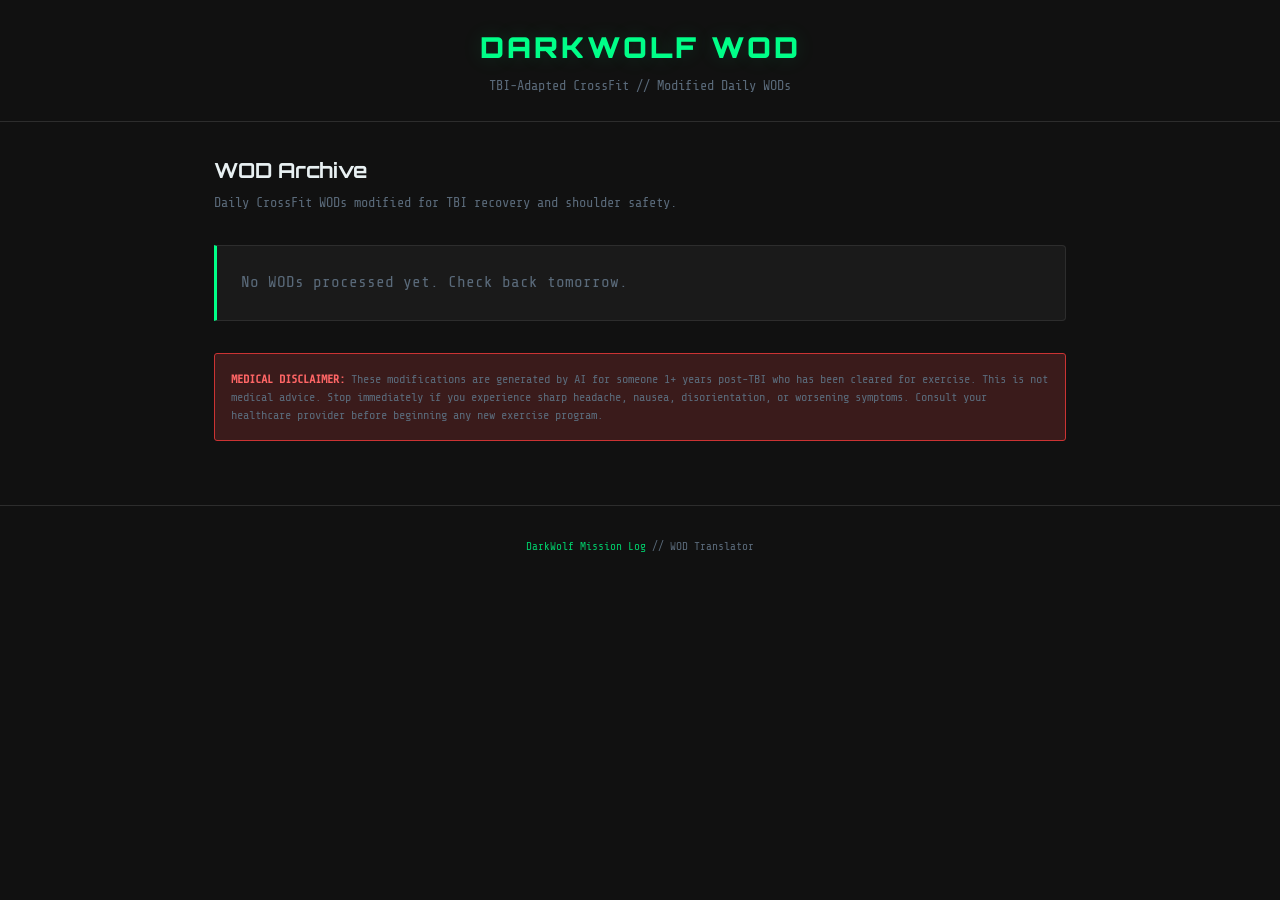
==== index.html @ b9e833f6 "Update WOD pages" ====
<!DOCTYPE html>
<html lang="en">
<head>
    <meta charset="UTF-8">
    <meta name="viewport" content="width=device-width, initial-scale=1.0">
    <title>DarkWolf WOD — Archive</title>
    <link rel="stylesheet" href="style.css">
</head>
<body>

<header>
    <h1><a href="index.html">DARKWOLF WOD</a></h1>
    <p>TBI-Adapted CrossFit // Modified Daily WODs</p>
</header>

<div class="container">

    <h2 class="date-header">WOD Archive</h2>
    <p class="wod-title">Daily CrossFit WODs modified for TBI recovery and shoulder safety.</p>

    
    <div class="card">
        <div class="card-body">
            <p style="color: var(--grey);">No WODs processed yet. Check back tomorrow.</p>
        </div>
    </div>
    

    <div class="disclaimer">
        <strong>MEDICAL DISCLAIMER:</strong> These modifications are generated by AI for someone
        1+ years post-TBI who has been cleared for exercise. This is not medical advice.
        Stop immediately if you experience sharp headache, nausea, disorientation, or worsening symptoms.
        Consult your healthcare provider before beginning any new exercise program.
    </div>

</div>

<footer>
    <a href="https://www.darkwolfmissionlog.com">DarkWolf Mission Log</a> // WOD Translator
</footer>

</body>
</html>
---- style.css ----
/* DarkWolf WOD Translator — Brand CSS */
/* Matches darkwolfmissionlog.com design system */

@import url('https://fonts.googleapis.com/css2?family=Orbitron:wght@400;700;900&family=Share+Tech+Mono&display=swap');

:root {
    --bg-primary: #111111;
    --bg-secondary: #1a1a1a;
    --bg-card: #1e1e1e;
    --border: #2d2d2d;
    --neon: #00FF88;
    --neon-dim: #00cc6a;
    --neon-glow: rgba(0, 255, 136, 0.15);
    --red: #cc3333;
    --red-dim: #3a1b1b;
    --yellow: #cccc33;
    --orange: #cc8833;
    --white: #e8f0f2;
    --grey: #5a6a7a;
}

* { margin: 0; padding: 0; box-sizing: border-box; }

body {
    background: var(--bg-primary);
    color: var(--white);
    font-family: 'Share Tech Mono', monospace;
    line-height: 1.6;
    min-height: 100vh;
}

/* HEADER */
header {
    border-bottom: 1px solid var(--border);
    padding: 1.5rem 2rem;
    text-align: center;
}

header h1 {
    font-family: 'Orbitron', sans-serif;
    font-weight: 900;
    font-size: 1.8rem;
    color: var(--neon);
    text-shadow: 0 0 20px var(--neon-glow);
    letter-spacing: 3px;
}

header h1 a {
    color: var(--neon);
    text-decoration: none;
}

header p {
    color: var(--grey);
    font-size: 0.85rem;
    margin-top: 0.3rem;
}

/* CONTAINER */
.container {
    max-width: 900px;
    margin: 0 auto;
    padding: 2rem 1.5rem;
}

/* NAVIGATION */
.nav-bar {
    display: flex;
    justify-content: space-between;
    align-items: center;
    padding: 1rem 0;
    margin-bottom: 1.5rem;
    border-bottom: 1px solid var(--border);
}

.nav-bar a {
    font-family: 'Orbitron', sans-serif;
    font-size: 0.75rem;
    color: var(--neon);
    text-decoration: none;
    letter-spacing: 1px;
    text-transform: uppercase;
    padding: 0.4rem 0.8rem;
    border: 1px solid var(--border);
    border-radius: 3px;
    transition: all 0.2s;
}

.nav-bar a:hover {
    border-color: var(--neon);
    box-shadow: 0 0 10px var(--neon-glow);
}

/* DATE HEADER */
.date-header {
    font-family: 'Orbitron', sans-serif;
    font-weight: 700;
    font-size: 1.3rem;
    color: var(--white);
    margin-bottom: 0.3rem;
}

.wod-title {
    color: var(--grey);
    font-size: 0.85rem;
    margin-bottom: 2rem;
}

/* CARDS */
.card {
    border: 1px solid var(--border);
    border-left: 3px solid var(--neon);
    background: var(--bg-secondary);
    padding: 1.5rem;
    border-radius: 0 4px 4px 0;
    margin-bottom: 1.5rem;
}

.card-header {
    display: flex;
    align-items: center;
    gap: 0.75rem;
    cursor: pointer;
    user-select: none;
    margin-bottom: 1rem;
}

.card-label {
    font-family: 'Orbitron', sans-serif;
    font-weight: 700;
    font-size: 0.9rem;
    color: var(--neon);
    letter-spacing: 2px;
    text-transform: uppercase;
}

.card-toggle {
    font-size: 0.7rem;
    color: var(--grey);
    margin-left: auto;
}

.card.collapsed .card-body {
    display: none;
}

.card.original {
    border-left-color: var(--grey);
    opacity: 0.8;
}

.card.original:hover {
    opacity: 1;
}

.card.tbi {
    border-left-color: var(--neon);
}

.card.shoulder {
    border-left-color: var(--orange);
}

.card.shoulder .card-label {
    color: var(--orange);
}

/* SECTION HEADERS WITHIN CARDS */
.section-title {
    font-family: 'Orbitron', sans-serif;
    font-weight: 700;
    font-size: 0.75rem;
    color: var(--neon-dim);
    text-transform: uppercase;
    letter-spacing: 2px;
    margin: 1.5rem 0 0.5rem 0;
    padding-bottom: 0.3rem;
    border-bottom: 1px solid var(--border);
}

.card.shoulder .section-title {
    color: var(--orange);
}

/* MOVEMENT LIST */
.movement-list {
    list-style: none;
    padding: 0;
}

.movement-list li {
    padding: 0.4rem 0;
    padding-left: 1rem;
    position: relative;
    font-size: 0.9rem;
}

.movement-list li::before {
    content: ">";
    position: absolute;
    left: 0;
    color: var(--neon-dim);
    font-weight: bold;
}

.card.shoulder .movement-list li::before {
    color: var(--orange);
}

/* SUBSTITUTION TABLE */
.sub-table {
    width: 100%;
    border-collapse: collapse;
    margin: 0.5rem 0;
    font-size: 0.85rem;
}

.sub-table th {
    background: var(--bg-card);
    color: var(--neon);
    font-family: 'Orbitron', sans-serif;
    font-size: 0.65rem;
    letter-spacing: 1px;
    text-transform: uppercase;
    padding: 0.5rem 0.6rem;
    text-align: left;
    border-bottom: 1px solid var(--border);
}

.card.shoulder .sub-table th {
    color: var(--orange);
}

.sub-table td {
    padding: 0.5rem 0.6rem;
    border-bottom: 1px solid var(--border);
    vertical-align: top;
}

.sub-table .original-move {
    color: var(--grey);
    text-decoration: line-through;
}

.sub-table .modified-move {
    color: var(--white);
    font-weight: bold;
}

.sub-table .reason {
    color: var(--grey);
    font-size: 0.8rem;
    font-style: italic;
}

/* NOTES */
.intensity-notes {
    margin-top: 1rem;
    padding: 0.8rem;
    background: var(--bg-card);
    border: 1px solid var(--border);
    border-radius: 3px;
    font-size: 0.85rem;
    color: var(--grey);
    line-height: 1.5;
}

.intensity-notes strong {
    color: var(--white);
}

/* ORIGINAL WOD TEXT */
.original-text {
    white-space: pre-wrap;
    font-size: 0.85rem;
    color: var(--grey);
    line-height: 1.6;
    padding: 0.5rem 0;
}

/* REST DAY BADGE */
.rest-day-badge {
    display: inline-block;
    background: var(--neon);
    color: var(--bg-primary);
    font-family: 'Orbitron', sans-serif;
    font-size: 0.65rem;
    font-weight: 700;
    padding: 3px 10px;
    border-radius: 2px;
    letter-spacing: 1px;
    text-transform: uppercase;
    margin-left: 0.5rem;
}

/* WORKOUT META */
.workout-meta {
    display: flex;
    gap: 1.5rem;
    flex-wrap: wrap;
    margin-bottom: 1rem;
    font-size: 0.8rem;
}

.workout-meta span {
    color: var(--grey);
}

.workout-meta strong {
    color: var(--white);
}

/* INDEX PAGE */
.wod-list {
    list-style: none;
    padding: 0;
}

.wod-list li {
    border: 1px solid var(--border);
    border-left: 3px solid var(--neon);
    background: var(--bg-secondary);
    margin-bottom: 0.75rem;
    border-radius: 0 4px 4px 0;
    transition: all 0.2s;
}

.wod-list li:hover {
    border-left-color: var(--neon);
    box-shadow: 0 0 15px var(--neon-glow);
}

.wod-list li a {
    display: block;
    padding: 1rem 1.25rem;
    color: var(--white);
    text-decoration: none;
}

.wod-list .wod-date {
    font-family: 'Orbitron', sans-serif;
    font-weight: 700;
    font-size: 0.9rem;
    color: var(--neon);
}

.wod-list .wod-title-text {
    color: var(--grey);
    font-size: 0.8rem;
    margin-top: 0.2rem;
}

/* DISCLAIMER */
.disclaimer {
    margin-top: 2rem;
    padding: 1rem;
    border: 1px solid var(--red);
    background: var(--red-dim);
    border-radius: 3px;
    font-size: 0.75rem;
    color: var(--grey);
    line-height: 1.5;
}

.disclaimer strong {
    color: #ff6666;
}

/* FOOTER */
footer {
    text-align: center;
    padding: 2rem;
    color: var(--grey);
    font-size: 0.7rem;
    border-top: 1px solid var(--border);
    margin-top: 2rem;
}

footer a {
    color: var(--neon-dim);
    text-decoration: none;
}

/* RESPONSIVE */
@media (max-width: 768px) {
    header h1 { font-size: 1.3rem; letter-spacing: 1px; }
    .container { padding: 1rem; }
    .date-header { font-size: 1rem; }
    .nav-bar { flex-direction: row; gap: 0.5rem; }
    .nav-bar a { font-size: 0.65rem; padding: 0.3rem 0.5rem; }
    .card { padding: 1rem; }
    .workout-meta { flex-direction: column; gap: 0.3rem; }
    .sub-table { font-size: 0.8rem; }
}

@media print {
    body { background: white; color: black; }
    header h1 { color: black; text-shadow: none; }
    .card { border: 1px solid #ccc; border-left: 3px solid black; }
    .card-label, .section-title { color: black; }
    .nav-bar { display: none; }
    .disclaimer { border-color: #ccc; background: #f5f5f5; }
    .disclaimer strong { color: black; }
}
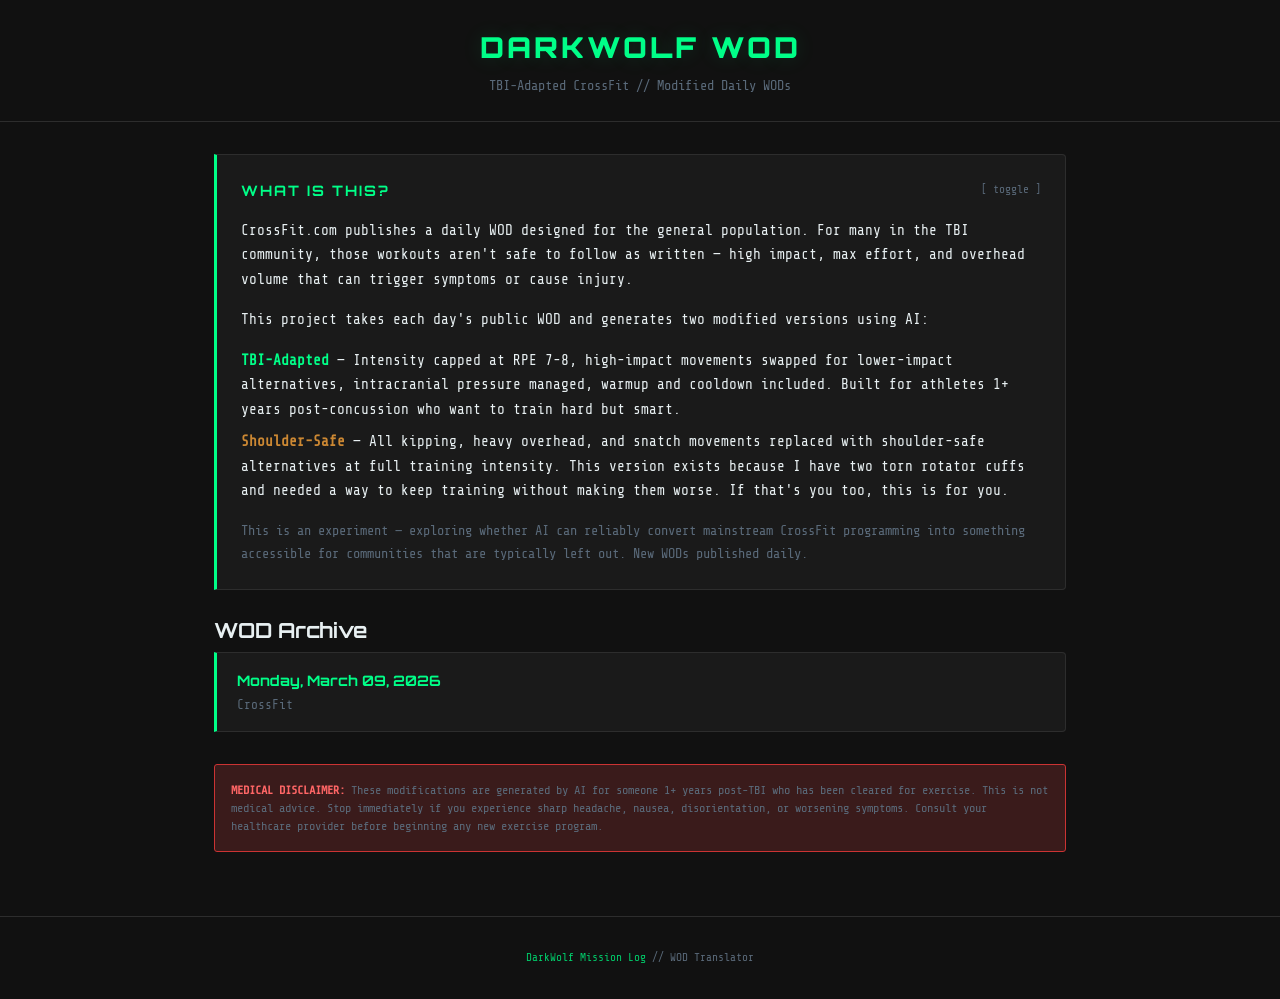
==== commit 2a14dd40: "Update WOD pages" ====
--- a/index.html
+++ b/index.html
@@ -3,7 +3,13 @@
 <head>
     <meta charset="UTF-8">
     <meta name="viewport" content="width=device-width, initial-scale=1.0">
-    <title>DarkWolf WOD — Archive</title>
+    <title>Daily Modified CrossFit WODs — TBI &amp; Shoulder-Safe | DarkWolf</title>
+    <meta name="description" content="Daily CrossFit WODs modified for TBI recovery and rotator cuff safety. AI-generated warmups, movement substitutions, and cooldowns.">
+    <link rel="canonical" href="https://wod.darkwolfmissionlog.com/">
+    <meta property="og:title" content="Daily Modified CrossFit WODs | DarkWolf">
+    <meta property="og:description" content="Daily CrossFit WODs modified for TBI recovery and rotator cuff safety.">
+    <meta property="og:type" content="website">
+    <meta property="og:url" content="https://wod.darkwolfmissionlog.com/">
     <link rel="stylesheet" href="style.css">
 </head>
 <body>
@@ -15,15 +21,47 @@
 
 <div class="container">
 
+    <!-- About -->
+    <div class="card">
+        <div class="card-header" onclick="this.parentElement.classList.toggle('collapsed')">
+            <span class="card-label">What Is This?</span>
+            <span class="card-toggle">[ toggle ]</span>
+        </div>
+        <div class="card-body">
+            <p style="color: var(--white); font-size: 0.9rem; line-height: 1.7; margin-bottom: 1rem;">
+                CrossFit.com publishes a daily WOD designed for the general population. For many in the TBI community, those workouts aren't safe to follow as written &mdash; high impact, max effort, and overhead volume that can trigger symptoms or cause injury.
+            </p>
+            <p style="color: var(--white); font-size: 0.9rem; line-height: 1.7; margin-bottom: 1rem;">
+                This project takes each day's public WOD and generates two modified versions using AI:
+            </p>
+            <p style="color: var(--white); font-size: 0.9rem; line-height: 1.7; margin-bottom: 0.5rem;">
+                <strong style="color: var(--neon);">TBI-Adapted</strong> &mdash; Intensity capped at RPE 7-8, high-impact movements swapped for lower-impact alternatives, intracranial pressure managed, warmup and cooldown included. Built for athletes 1+ years post-concussion who want to train hard but smart.
+            </p>
+            <p style="color: var(--white); font-size: 0.9rem; line-height: 1.7; margin-bottom: 1rem;">
+                <strong style="color: var(--orange);">Shoulder-Safe</strong> &mdash; All kipping, heavy overhead, and snatch movements replaced with shoulder-safe alternatives at full training intensity. This version exists because I have two torn rotator cuffs and needed a way to keep training without making them worse. If that's you too, this is for you.
+            </p>
+            <p style="color: var(--grey); font-size: 0.85rem; line-height: 1.7;">
+                This is an experiment &mdash; exploring whether AI can reliably convert mainstream CrossFit programming into something accessible for communities that are typically left out. New WODs published daily.
+            </p>
+        </div>
+    </div>
+
     <h2 class="date-header">WOD Archive</h2>
-    <p class="wod-title">Daily CrossFit WODs modified for TBI recovery and shoulder safety.</p>
 
     
-    <div class="card">
-        <div class="card-body">
-            <p style="color: var(--grey);">No WODs processed yet. Check back tomorrow.</p>
-        </div>
-    </div>
+    <ul class="wod-list">
+        
+        <li>
+            <a href="2026-03-09.html">
+                <div class="wod-date">
+                    Monday, March 09, 2026
+                    
+                </div>
+                <div class="wod-title-text">CrossFit</div>
+            </a>
+        </li>
+        
+    </ul>
     
 
     <div class="disclaimer">
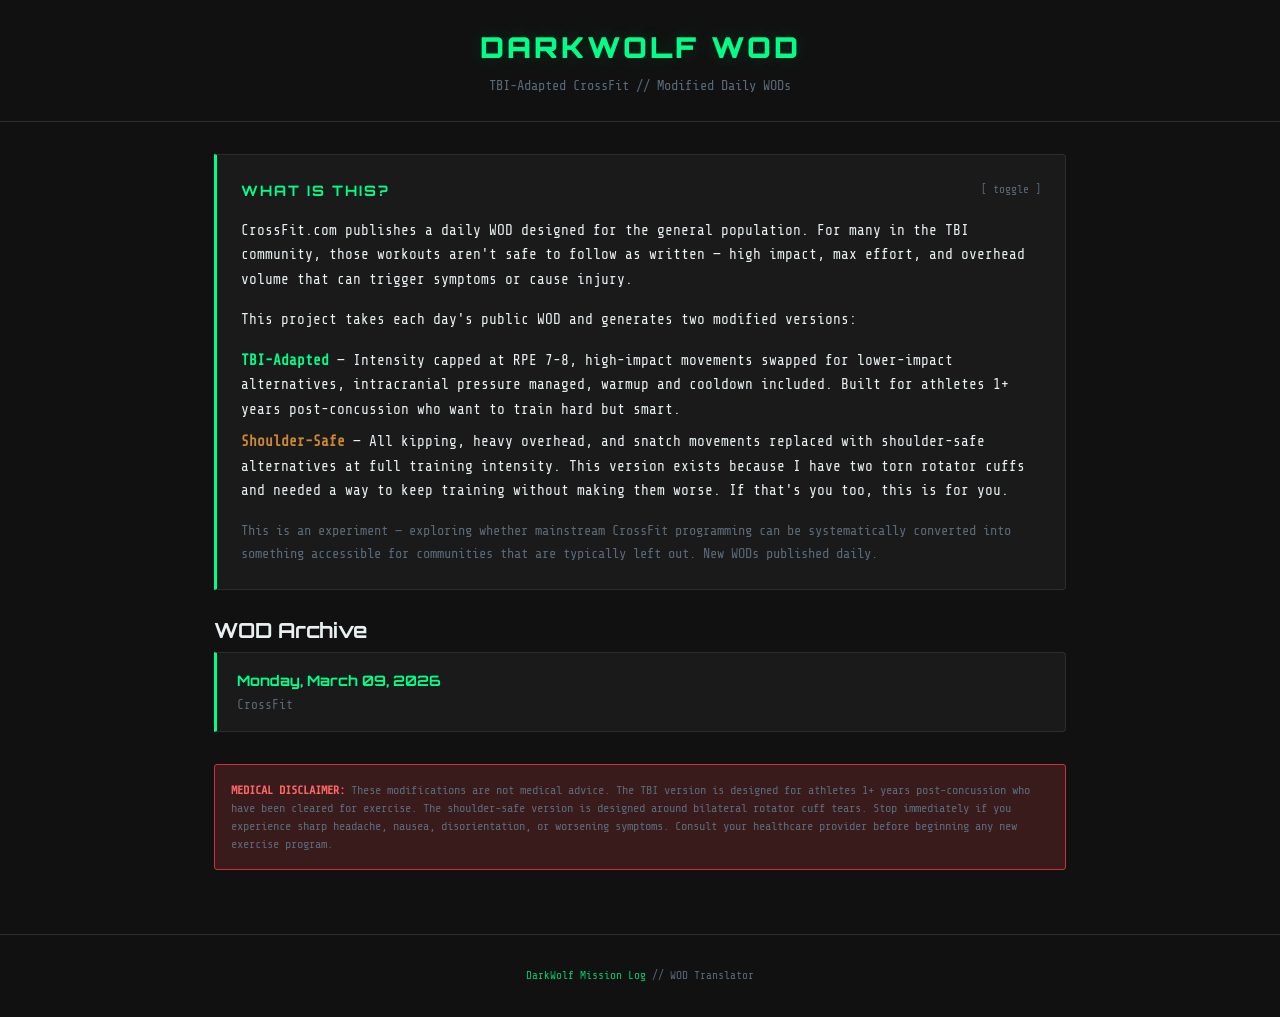
==== commit a8362dc9: "Update WOD pages" ====
--- a/index.html
+++ b/index.html
@@ -4,7 +4,7 @@
     <meta charset="UTF-8">
     <meta name="viewport" content="width=device-width, initial-scale=1.0">
     <title>Daily Modified CrossFit WODs — TBI &amp; Shoulder-Safe | DarkWolf</title>
-    <meta name="description" content="Daily CrossFit WODs modified for TBI recovery and rotator cuff safety. AI-generated warmups, movement substitutions, and cooldowns.">
+    <meta name="description" content="Daily CrossFit WODs modified for TBI recovery and rotator cuff safety. Includes warmups, movement substitutions, and cooldowns.">
     <link rel="canonical" href="https://wod.darkwolfmissionlog.com/">
     <meta property="og:title" content="Daily Modified CrossFit WODs | DarkWolf">
     <meta property="og:description" content="Daily CrossFit WODs modified for TBI recovery and rotator cuff safety.">
@@ -32,7 +32,7 @@
                 CrossFit.com publishes a daily WOD designed for the general population. For many in the TBI community, those workouts aren't safe to follow as written &mdash; high impact, max effort, and overhead volume that can trigger symptoms or cause injury.
             </p>
             <p style="color: var(--white); font-size: 0.9rem; line-height: 1.7; margin-bottom: 1rem;">
-                This project takes each day's public WOD and generates two modified versions using AI:
+                This project takes each day's public WOD and generates two modified versions:
             </p>
             <p style="color: var(--white); font-size: 0.9rem; line-height: 1.7; margin-bottom: 0.5rem;">
                 <strong style="color: var(--neon);">TBI-Adapted</strong> &mdash; Intensity capped at RPE 7-8, high-impact movements swapped for lower-impact alternatives, intracranial pressure managed, warmup and cooldown included. Built for athletes 1+ years post-concussion who want to train hard but smart.
@@ -41,7 +41,7 @@
                 <strong style="color: var(--orange);">Shoulder-Safe</strong> &mdash; All kipping, heavy overhead, and snatch movements replaced with shoulder-safe alternatives at full training intensity. This version exists because I have two torn rotator cuffs and needed a way to keep training without making them worse. If that's you too, this is for you.
             </p>
             <p style="color: var(--grey); font-size: 0.85rem; line-height: 1.7;">
-                This is an experiment &mdash; exploring whether AI can reliably convert mainstream CrossFit programming into something accessible for communities that are typically left out. New WODs published daily.
+                This is an experiment &mdash; exploring whether mainstream CrossFit programming can be systematically converted into something accessible for communities that are typically left out. New WODs published daily.
             </p>
         </div>
     </div>
@@ -65,8 +65,9 @@
     
 
     <div class="disclaimer">
-        <strong>MEDICAL DISCLAIMER:</strong> These modifications are generated by AI for someone
-        1+ years post-TBI who has been cleared for exercise. This is not medical advice.
+        <strong>MEDICAL DISCLAIMER:</strong> These modifications are not medical advice.
+        The TBI version is designed for athletes 1+ years post-concussion who have been cleared for exercise.
+        The shoulder-safe version is designed around bilateral rotator cuff tears.
         Stop immediately if you experience sharp headache, nausea, disorientation, or worsening symptoms.
         Consult your healthcare provider before beginning any new exercise program.
     </div>
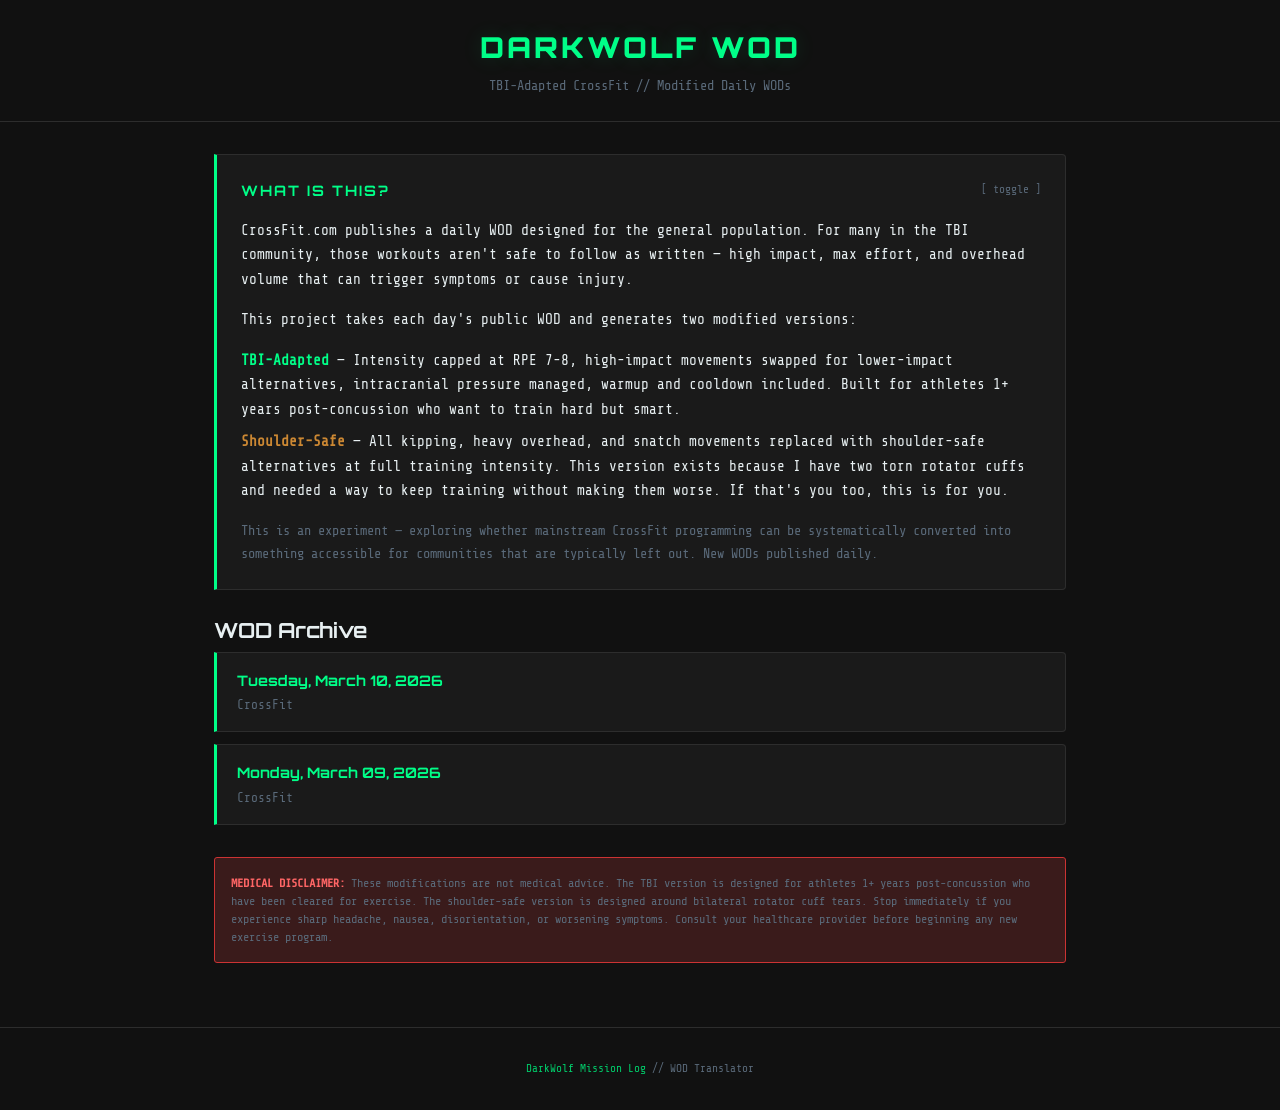
==== commit 8fd0df5c: "Update WOD pages" ====
--- a/index.html
+++ b/index.html
@@ -52,6 +52,16 @@
     <ul class="wod-list">
         
         <li>
+            <a href="2026-03-10.html">
+                <div class="wod-date">
+                    Tuesday, March 10, 2026
+                    
+                </div>
+                <div class="wod-title-text">CrossFit</div>
+            </a>
+        </li>
+        
+        <li>
             <a href="2026-03-09.html">
                 <div class="wod-date">
                     Monday, March 09, 2026
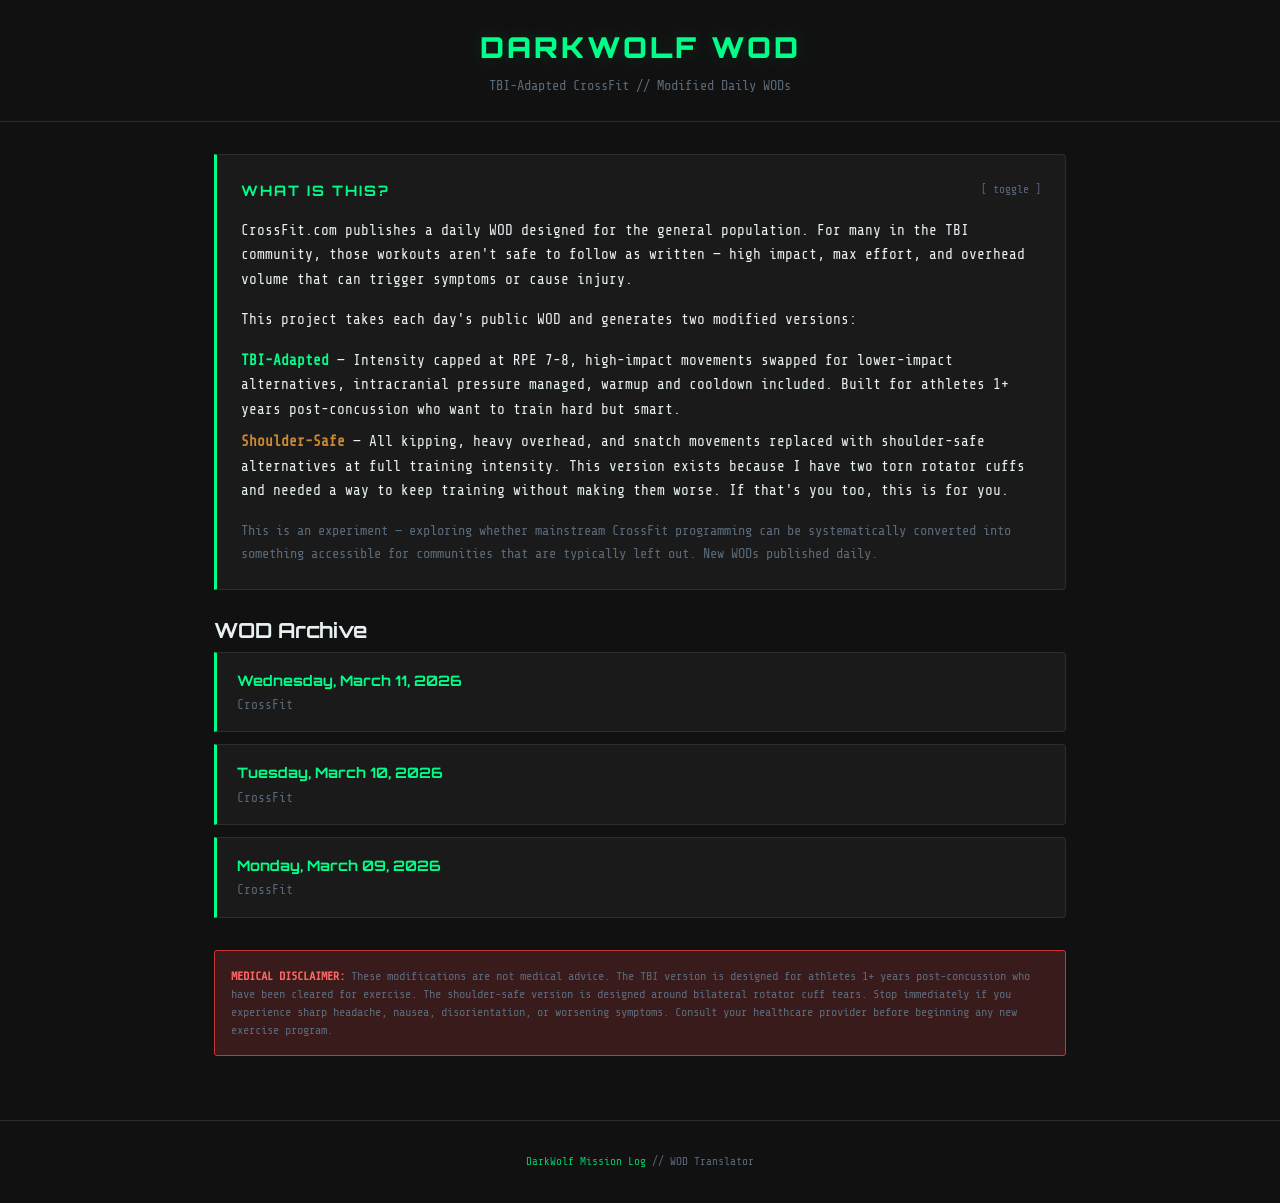
==== commit b99b521e: "Update WOD pages" ====
--- a/index.html
+++ b/index.html
@@ -52,6 +52,16 @@
     <ul class="wod-list">
         
         <li>
+            <a href="2026-03-11.html">
+                <div class="wod-date">
+                    Wednesday, March 11, 2026
+                    
+                </div>
+                <div class="wod-title-text">CrossFit</div>
+            </a>
+        </li>
+        
+        <li>
             <a href="2026-03-10.html">
                 <div class="wod-date">
                     Tuesday, March 10, 2026
